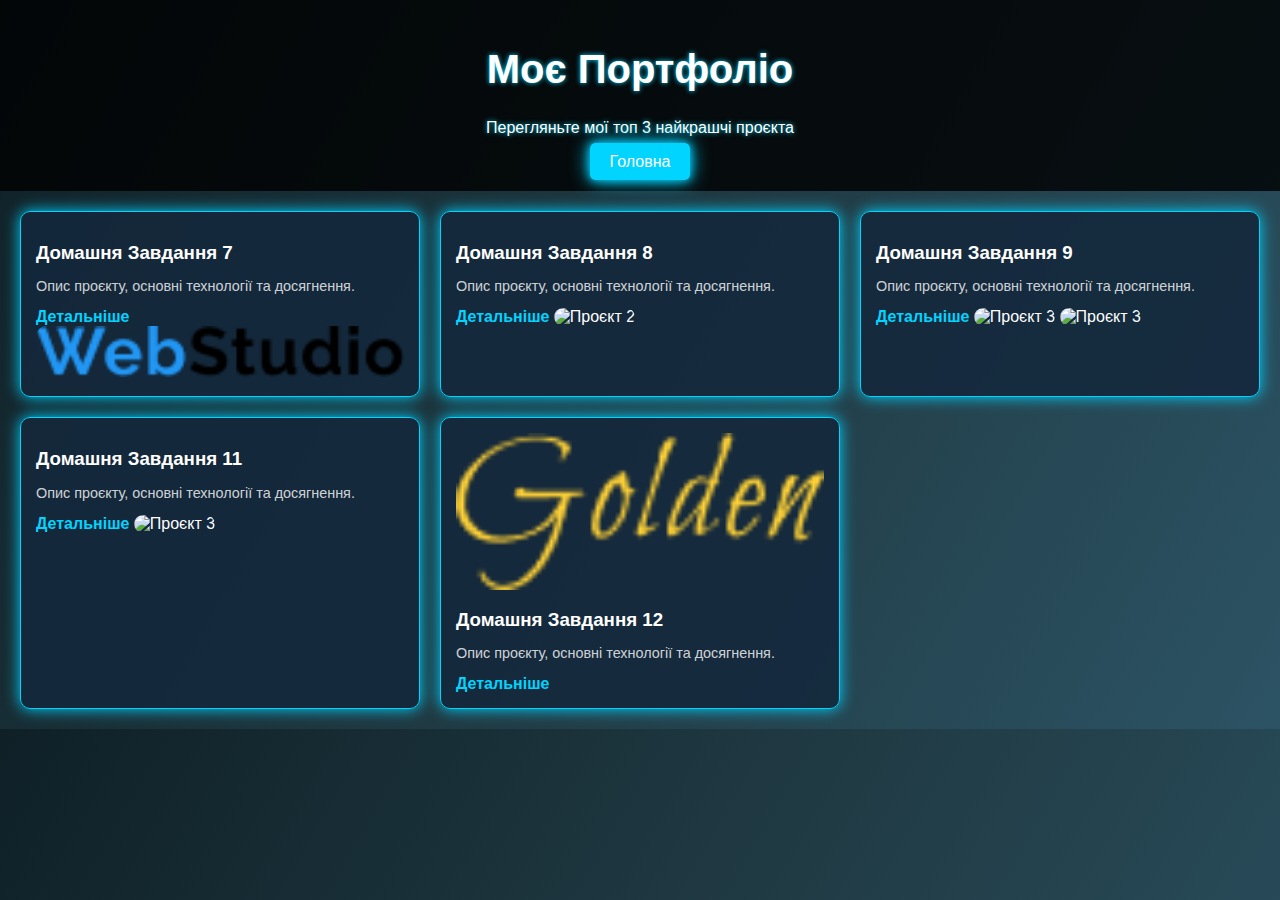
==== portfolio_hw.html @ 25eb71de "Add files via upload" ====
<!DOCTYPE html>
<html lang="uk">
<head>
  <meta charset="UTF-8">
  <meta name="viewport" content="width=device-width, initial-scale=1.0">
  <title>Портфоліо Макар</title>
  <link rel="stylesheet" href="./css/portfolio.css">
</head>
<body>
  <header>
    <h1>Моє Портфоліо</h1>
    <p>Перегляньте мої топ 3 найкрашчі проєкта</p>
    <a class="hero-but" href="index.html">Головна</a>
  </header>
  <section class="projects">
    <div class="project-card">
      <h3>Домашня Завдання 7</h3>
      <p>Опис проєкту, основні технології та досягнення.</p>
      <a target="_blank" href="https://github.com/makar5555/HW-7/">Детальніше</a>
      <img src="./image/web_studio.png" alt="Проєкт 1">
    </div>
    <div class="project-card">
      <h3>Домашня Завдання 8</h3>
      <p>Опис проєкту, основні технології та досягнення.</p>
      <a target="_blank" href="https://makar5555.github.io/HW-8-MY/">Детальніше</a>
      <img src="./image/hw-8.png" alt="Проєкт 2">
    </div>
    <div class="project-card">
      <h3>Домашня Завдання 9</h3>
      <p>Опис проєкту, основні технології та досягнення.</p>
      <a target="_blank" href="https://makar5555.github.io/HW-9/">Детальніше</a>
      <img src="./image/hw-9.png" alt="Проєкт 3">
      <img src="./image/hw-92.png" alt="Проєкт 3">
    </div>
    <div class="project-card">
      <h3>Домашня Завдання 11</h3>
      <p>Опис проєкту, основні технології та досягнення.</p>
      <a target="_blank" href="https://makar5555.github.io/hw-11/">Детальніше</a>
      <img src="./image/hw-11.png" alt="Проєкт 3">
    </div>
    <div class="project-card">
      <img src="./image/golden.png" alt="Проєкт 3">
      <h3>Домашня Завдання 12</h3>
      <p>Опис проєкту, основні технології та досягнення.</p>
      <a target="_blank" href="https://makar5555.github.io/Golden-Servise/">Детальніше</a>
    </div>
  </section>
</body>
</html>
---- css/portfolio.css ----
:root{
    --bg-color: rgba(20, 40, 60, 0.9);
    --header-bg: rgba(0, 0, 0, 0.8);
    --decoration-color: #00d4ff;
    --text-color: rgba(255, 255, 255, 0.8);
    --fff-color: #fff;
    --bg-ingradient1: #0f2027;
    --bg-ingradient2: #203a43;
    --bg-ingradient3: #2c5364;
}
body {
    margin: 0;
    font-family: Arial, sans-serif;
    background: linear-gradient(120deg, var(--bg-ingradient1), var(--bg-ingradient2), var(--bg-ingradient3));
    color: #fff;
  }
  header {
    text-align: center;
    padding: 20px;
    background: var(--header-bg);
    text-shadow: 0 0 5px var(--decoration-color);
  }
  .hero-but {
    margin-top: 20px;
    padding: 10px 20px;
    font-size: 1rem;
    background-color: var(--decoration-color);
    border: none;
    border-radius: 5px;
    color: var(--fff-color);
    box-shadow: 0 0 10px var(--decoration-color), 0 0 20px var(--decoration-color);
    text-decoration: none;
  }
  h1 {
    font-size: 2.5rem;
  }
  .projects {
    display: grid;
    grid-template-columns: repeat(auto-fit, minmax(300px, 1fr));
    gap: 20px;
    padding: 20px;
  }
  .project-card {
    background-color: var(--bg-color);
    border: 1px solid var(--decoration-color);
    border-radius: 10px;
    padding: 15px;
    box-shadow: 0 0 15px var(--decoration-color);
    transition: transform 0.3s, box-shadow 0.3s;
  }
  .project-card:hover {
    transform: scale(1.05);
    box-shadow: 0 0 25px var(--decoration-color);
  }
  .project-card img {
    width: 100%;
    height: auto;
    border-radius: 10px;
  }
  .project-card h3 {
    margin: 15px 0 10px;
  }
  .project-card p {
    font-size: 0.9rem;
    color: var(--text-color);
  }
  .project-card a {
    color: var(--decoration-color);
    text-decoration: none;
    font-weight: bold;
  }
  .project-card a:hover {
    text-decoration: underline;
  }
  .nav-list{
    list-style: none;
  }
  .nav-link{
    list-style: none;
    text-transform: capitalize;
    text-decoration: none;
    color: var(--decoration-color);
    transition: transform 0.3s, box-shadow 0.3s;
  }
  .nav-link:hover{
    font-size: 18px;
    transition: all 0.5s;
  }
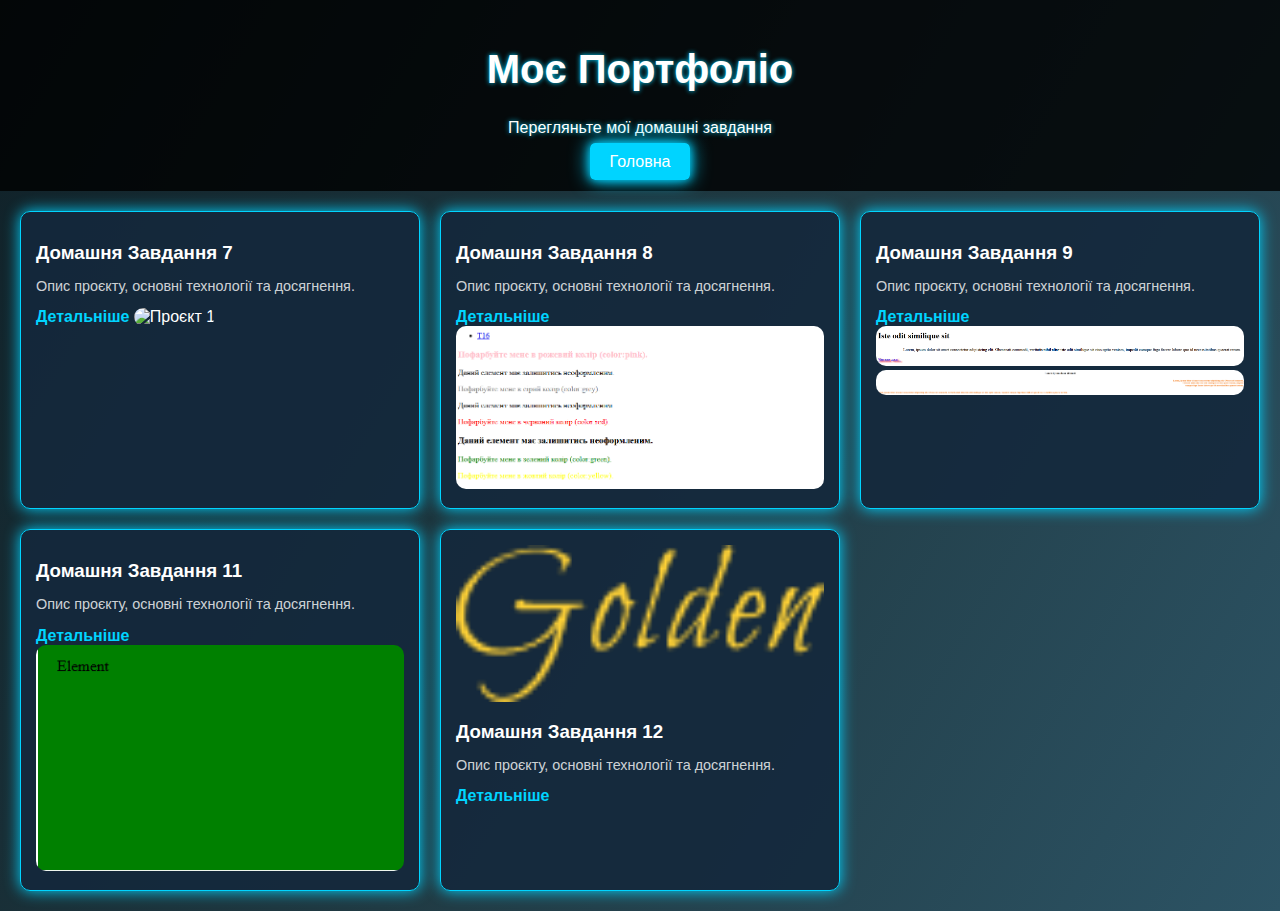
==== commit 5676d910: "Update portfolio_hw.html" ====
--- a/portfolio_hw.html
+++ b/portfolio_hw.html
@@ -5,11 +5,12 @@
   <meta name="viewport" content="width=device-width, initial-scale=1.0">
   <title>Портфоліо Макар</title>
   <link rel="stylesheet" href="./css/portfolio.css">
+  <link rel="icon" href="./image/logo.png">
 </head>
 <body>
   <header>
     <h1>Моє Портфоліо</h1>
-    <p>Перегляньте мої топ 3 найкрашчі проєкта</p>
+    <p>Перегляньте мої домашні завдання</p>
     <a class="hero-but" href="index.html">Головна</a>
   </header>
   <section class="projects">
@@ -17,7 +18,7 @@
       <h3>Домашня Завдання 7</h3>
       <p>Опис проєкту, основні технології та досягнення.</p>
       <a target="_blank" href="https://github.com/makar5555/HW-7/">Детальніше</a>
-      <img src="./image/web_studio.png" alt="Проєкт 1">
+      <img src="./image/hw-7.png" alt="Проєкт 1">
     </div>
     <div class="project-card">
       <h3>Домашня Завдання 8</h3>
@@ -46,4 +47,4 @@
     </div>
   </section>
 </body>
-</html>+</html>
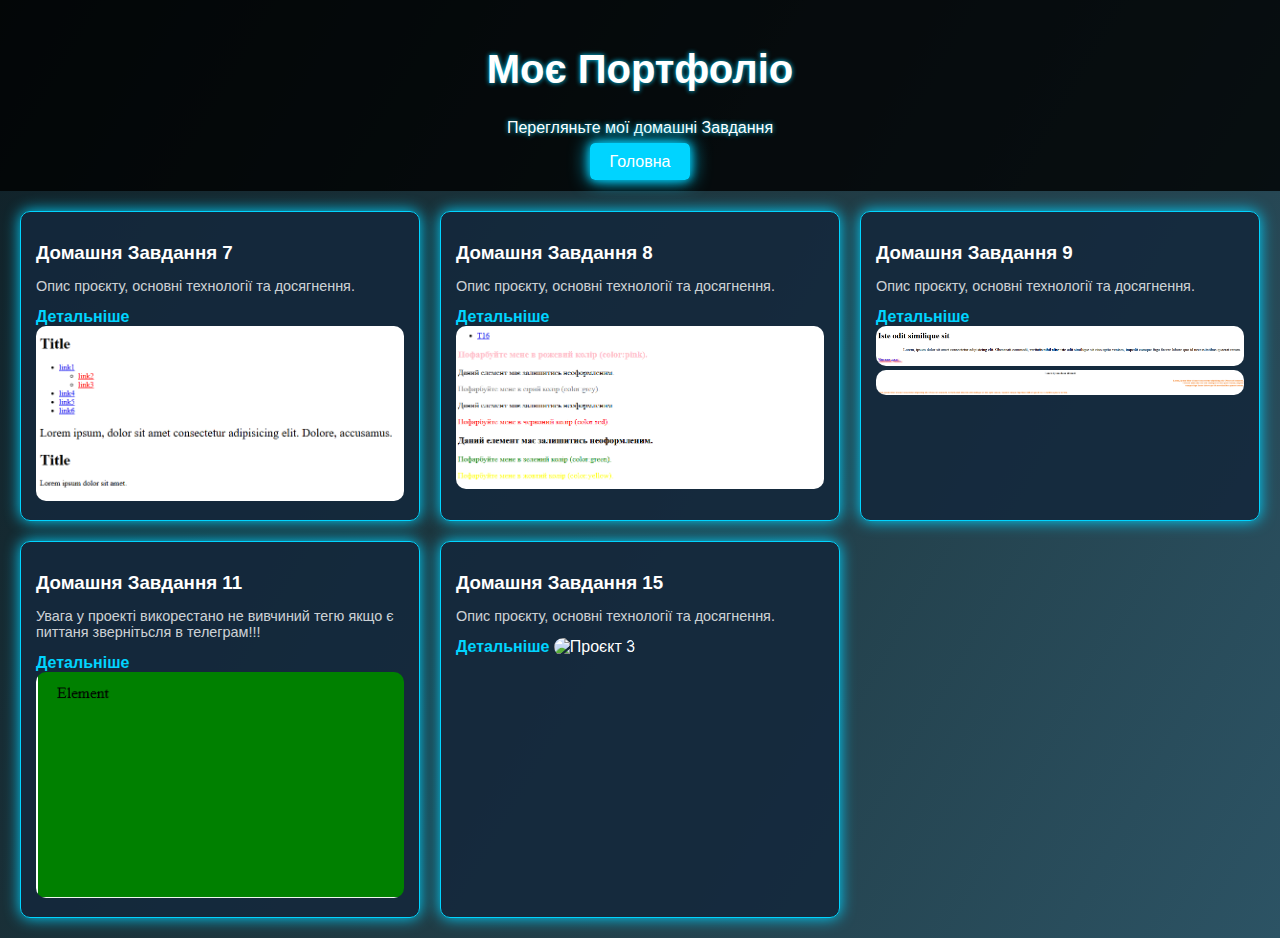
==== commit 80412755: "Update portfolio_hw.html" ====
--- a/portfolio_hw.html
+++ b/portfolio_hw.html
@@ -10,7 +10,7 @@
 <body>
   <header>
     <h1>Моє Портфоліо</h1>
-    <p>Перегляньте мої домашні завдання</p>
+    <p>Перегляньте мої домашні Завдання</p>
     <a class="hero-but" href="index.html">Головна</a>
   </header>
   <section class="projects">
@@ -35,15 +35,15 @@
     </div>
     <div class="project-card">
       <h3>Домашня Завдання 11</h3>
-      <p>Опис проєкту, основні технології та досягнення.</p>
+      <p>Увага у проекті викорестано не вивчиний тегю якщо є питтаня звернітьсля в телеграм!!!</p>
       <a target="_blank" href="https://makar5555.github.io/hw-11/">Детальніше</a>
       <img src="./image/hw-11.png" alt="Проєкт 3">
     </div>
     <div class="project-card">
-      <img src="./image/golden.png" alt="Проєкт 3">
-      <h3>Домашня Завдання 12</h3>
+      <h3>Домашня Завдання 15</h3>
       <p>Опис проєкту, основні технології та досягнення.</p>
-      <a target="_blank" href="https://makar5555.github.io/Golden-Servise/">Детальніше</a>
+      <a target="_blank" href="https://makar5555.github.io/HW-15/">Детальніше</a>
+      <img src="./image/hw-15.png" alt="Проєкт 3">
     </div>
   </section>
 </body>
